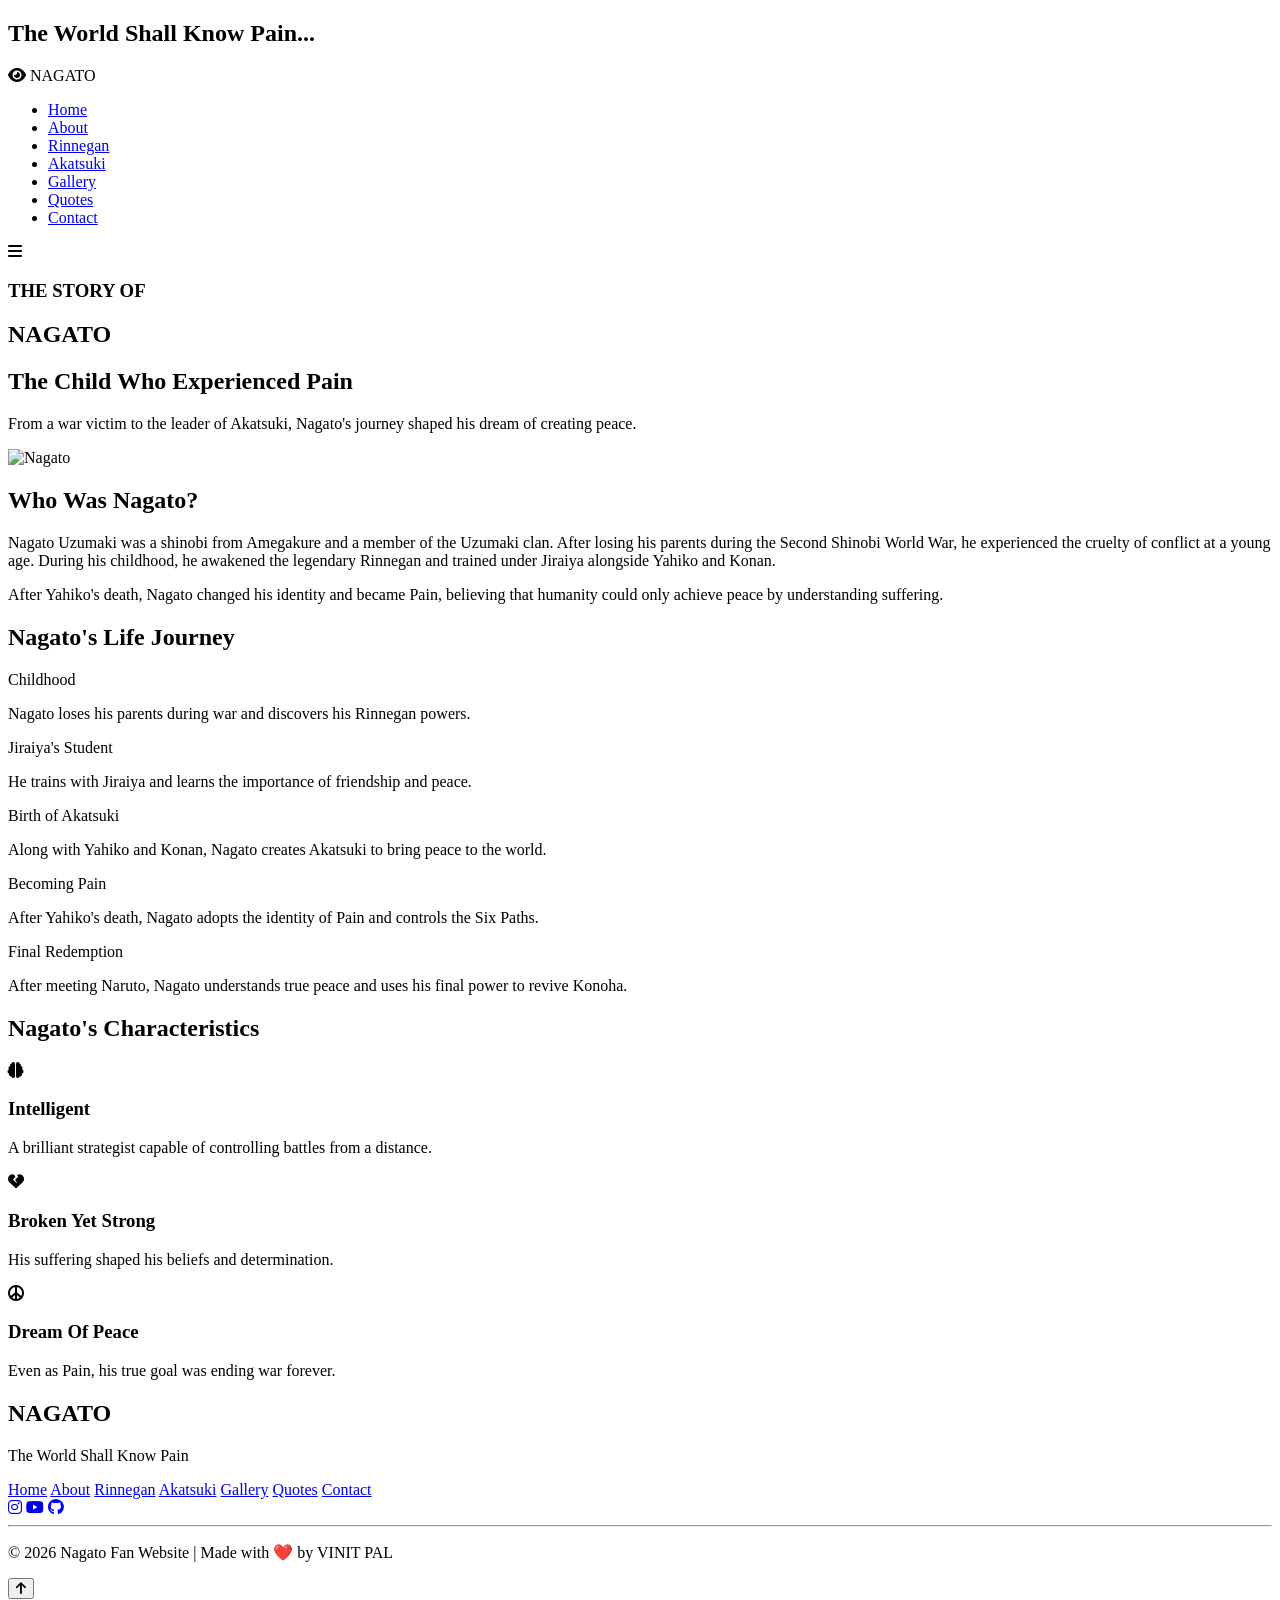
==== about.html @ 59eb29cf "Add files via upload" ====
<!DOCTYPE html>
<html lang="en">

<head>

<meta charset="UTF-8">
<meta name="viewport" content="width=device-width, initial-scale=1.0">

<title>About Nagato | Pain Story</title>

<link rel="stylesheet" href="css/style.css">

<link href="https://fonts.googleapis.com/css2?family=Poppins:wght@300;400;500;700;800&display=swap" rel="stylesheet">

<link rel="stylesheet"
href="https://cdnjs.cloudflare.com/ajax/libs/font-awesome/6.6.0/css/all.min.css">

</head>


<body>


<!-- Loader -->

<div id="loader">

<div class="spinner"></div>

<h2>The World Shall Know Pain...</h2>

</div>



<!-- Navbar -->

<header>

<nav class="navbar">


<div class="logo">

<i class="fa-solid fa-eye"></i>

<span>NAGATO</span>

</div>


<ul class="nav-links">

<li><a href="index.html">Home</a></li>

<li><a href="about.html" class="active">About</a></li>

<li><a href="rinnegan.html">Rinnegan</a></li>

<li><a href="akatsuki.html">Akatsuki</a></li>

<li><a href="gallery.html">Gallery</a></li>

<li><a href="quotes.html">Quotes</a></li>

<li><a href="contact.html">Contact</a></li>

</ul>


<div class="menu-btn">

<i class="fa-solid fa-bars"></i>

</div>


</nav>

</header>




<!-- Page Hero -->


<section class="hero about-hero">


<div class="overlay"></div>


<div class="hero-content">


<h3>THE STORY OF</h3>


<h1>NAGATO</h1>


<h2>The Child Who Experienced Pain</h2>


<p>

From a war victim to the leader of Akatsuki,
Nagato's journey shaped his dream of creating peace.

</p>


</div>


</section>





<!-- Biography -->


<section class="about">


<div class="about-image">


<img src="images/nagato-story.jpg" alt="Nagato">


</div>




<div class="about-text">


<h2>Who Was Nagato?</h2>


<p>

Nagato Uzumaki was a shinobi from Amegakure and a member
of the Uzumaki clan. After losing his parents during the
Second Shinobi World War, he experienced the cruelty of
conflict at a young age.

During his childhood, he awakened the legendary Rinnegan
and trained under Jiraiya alongside Yahiko and Konan.

</p>


<p>

After Yahiko's death, Nagato changed his identity and
became Pain, believing that humanity could only achieve
peace by understanding suffering.

</p>


</div>


</section>





<!-- Life Timeline -->


<section class="timeline">


<h2 class="section-title">

Nagato's Life Journey

</h2>



<div class="timeline-box">



<div class="timeline-item">


<span>Childhood</span>


<p>

Nagato loses his parents during war and discovers his
Rinnegan powers.

</p>


</div>





<div class="timeline-item">


<span>Jiraiya's Student</span>


<p>

He trains with Jiraiya and learns the importance of
friendship and peace.

</p>


</div>





<div class="timeline-item">


<span>Birth of Akatsuki</span>


<p>

Along with Yahiko and Konan, Nagato creates Akatsuki
to bring peace to the world.

</p>


</div>





<div class="timeline-item">


<span>Becoming Pain</span>


<p>

After Yahiko's death, Nagato adopts the identity of Pain
and controls the Six Paths.

</p>


</div>





<div class="timeline-item">


<span>Final Redemption</span>


<p>

After meeting Naruto, Nagato understands true peace and
uses his final power to revive Konoha.

</p>


</div>



</div>


</section>





<!-- Personality Section -->


<section class="powers">


<h2 class="section-title">

Nagato's Characteristics

</h2>



<div class="cards">



<div class="power-card">


<i class="fa-solid fa-brain"></i>


<h3>Intelligent</h3>


<p>

A brilliant strategist capable of controlling battles
from a distance.

</p>


</div>




<div class="power-card">


<i class="fa-solid fa-heart-crack"></i>


<h3>Broken Yet Strong</h3>


<p>

His suffering shaped his beliefs and determination.

</p>


</div>




<div class="power-card">


<i class="fa-solid fa-peace"></i>


<h3>Dream Of Peace</h3>


<p>

Even as Pain, his true goal was ending war forever.

</p>


</div>



</div>


</section>






<!-- Footer -->


<footer>


<div class="footer-content">


<div class="footer-logo">

<h2>NAGATO</h2>

<p>The World Shall Know Pain</p>

</div>



<div class="footer-links">

<a href="index.html">Home</a>

<a href="about.html">About</a>

<a href="rinnegan.html">Rinnegan</a>

<a href="akatsuki.html">Akatsuki</a>

<a href="gallery.html">Gallery</a>

<a href="quotes.html">Quotes</a>

<a href="contact.html">Contact</a>

</div>



<div class="footer-social">

<a href="#"><i class="fab fa-instagram"></i></a>

<a href="#"><i class="fab fa-youtube"></i></a>

<a href="#"><i class="fab fa-github"></i></a>

</div>


</div>



<hr>


<p class="copyright">

© 2026 Nagato Fan Website | Made with ❤️ by VINIT PAL

</p>


</footer>




<button id="topBtn">

<i class="fa-solid fa-arrow-up"></i>

</button>



<script src="js/script.js"></script>


</body>

</html>
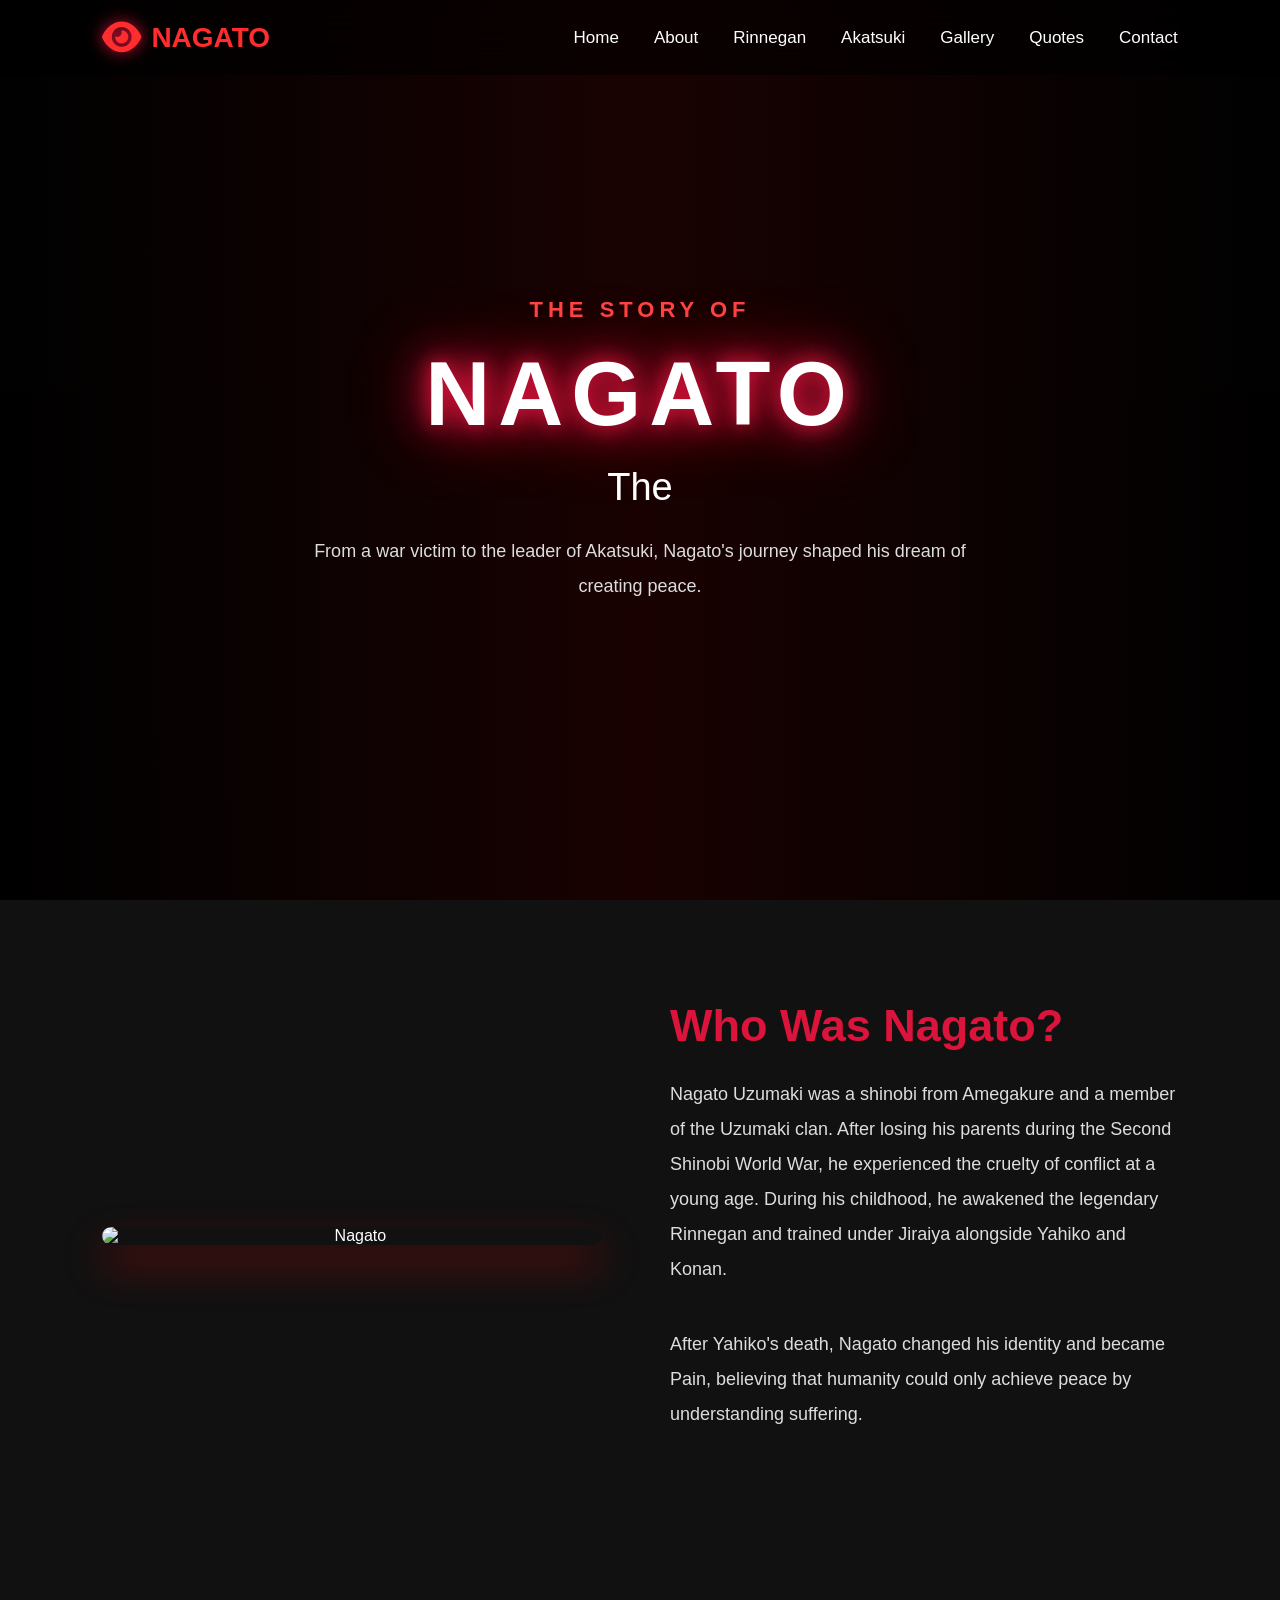
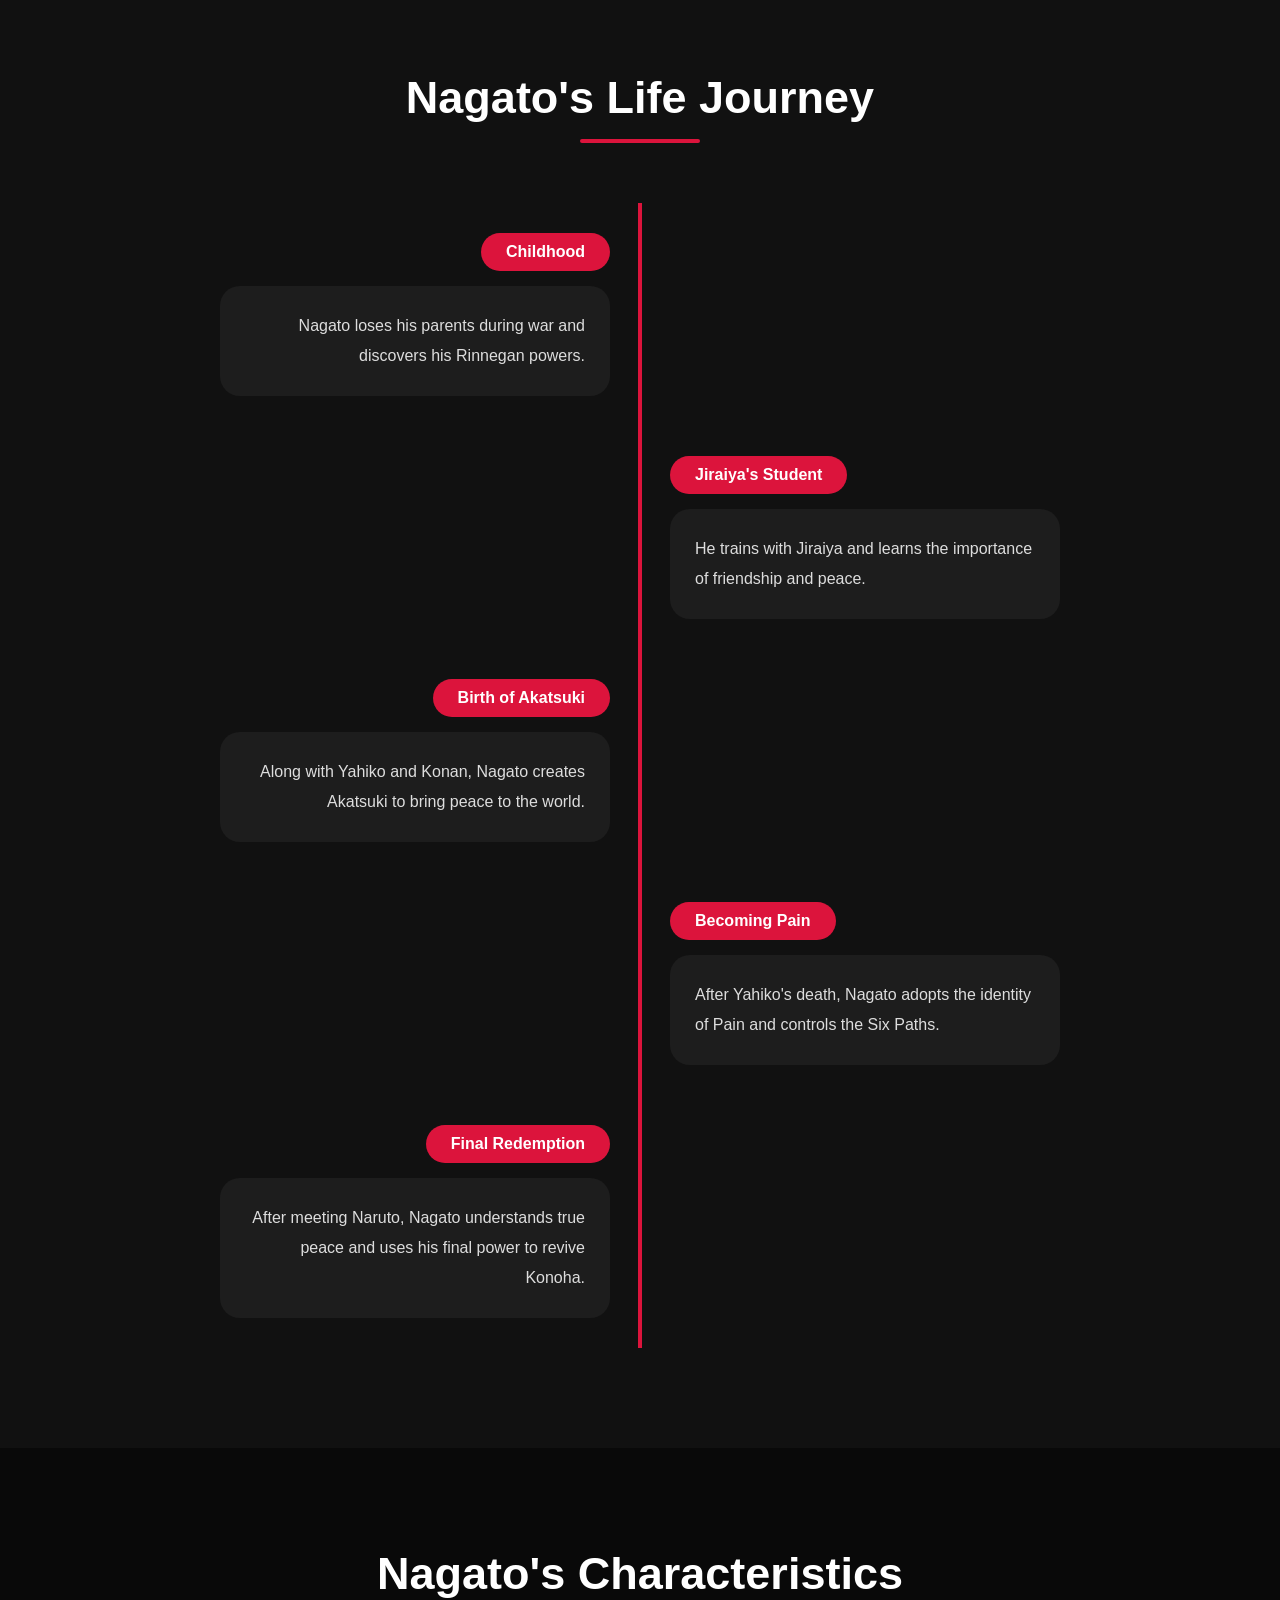
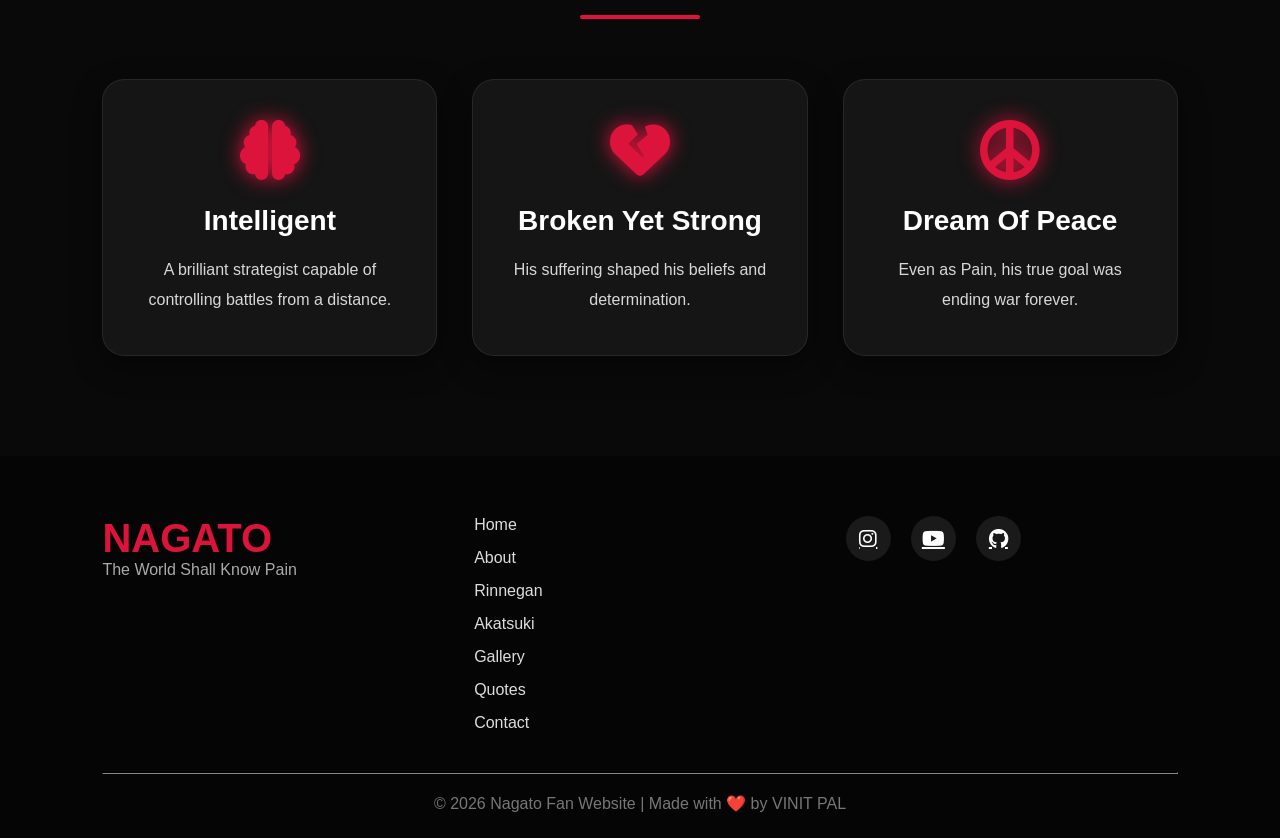
==== commit 28fdc7ec: "Fix HTML formatting and structure in about.html" ====
--- a/about.html
+++ b/about.html
@@ -8,7 +8,7 @@
 
 <title>About Nagato | Pain Story</title>
 
-<link rel="stylesheet" href="css/style.css">
+<link rel="stylesheet" href="style.css">
 
 <link href="https://fonts.googleapis.com/css2?family=Poppins:wght@300;400;500;700;800&display=swap" rel="stylesheet">
 
@@ -467,9 +467,9 @@
 
 
 
-<script src="js/script.js"></script>
+<script src="script.js"></script>
 
 
 </body>
 
-</html>+</html>
--- a/style.css
+++ b/style.css
@@ -0,0 +1,2020 @@
+/*==================================================
+                GOOGLE FONT
+==================================================*/
+
+@import url('https://fonts.googleapis.com/css2?family=Poppins:wght@300;400;500;600;700;800&display=swap');
+
+/*==================================================
+                RESET
+==================================================*/
+
+*{
+    margin:0;
+    padding:0;
+    box-sizing:border-box;
+    font-family:'Poppins',sans-serif;
+    scroll-behavior:smooth;
+}
+
+html{
+    scroll-behavior:smooth;
+}
+
+body{
+
+    background:#090909;
+    color:#ffffff;
+    overflow-x:hidden;
+
+}
+
+/*==================================================
+                SCROLLBAR
+==================================================*/
+
+::-webkit-scrollbar{
+    width:10px;
+}
+
+::-webkit-scrollbar-track{
+    background:#111;
+}
+
+::-webkit-scrollbar-thumb{
+    background:#d30000;
+    border-radius:20px;
+}
+
+::-webkit-scrollbar-thumb:hover{
+    background:#ff0000;
+}
+
+/*==================================================
+                LOADER
+==================================================*/
+
+#loader{
+
+    position:fixed;
+    top:0;
+    left:0;
+
+    width:100%;
+    height:100vh;
+
+    background:#000;
+
+    display:flex;
+    justify-content:center;
+    align-items:center;
+    flex-direction:column;
+
+    z-index:99999;
+
+}
+
+.spinner{
+
+    width:80px;
+    height:80px;
+
+    border:8px solid rgba(255,255,255,.1);
+
+    border-top:8px solid crimson;
+
+    border-radius:50%;
+
+    animation:spin 1s linear infinite;
+
+}
+
+#loader h2{
+
+    margin-top:30px;
+
+    color:#fff;
+
+    letter-spacing:3px;
+
+    text-shadow:0 0 20px crimson;
+
+}
+
+@keyframes spin{
+
+0%{
+transform:rotate(0deg);
+}
+
+100%{
+transform:rotate(360deg);
+}
+
+}
+
+/*==================================================
+                NAVBAR
+==================================================*/
+
+header{
+
+position:fixed;
+
+top:0;
+
+left:0;
+
+width:100%;
+
+z-index:999;
+
+}
+
+.navbar{
+
+display:flex;
+
+justify-content:space-between;
+
+align-items:center;
+
+padding:20px 8%;
+
+background:rgba(0,0,0,.55);
+
+backdrop-filter:blur(18px);
+
+transition:.4s;
+
+}
+
+.logo{
+
+display:flex;
+
+align-items:center;
+
+gap:10px;
+
+font-size:28px;
+
+font-weight:700;
+
+color:#ff2d2d;
+
+}
+
+.logo i{
+
+font-size:35px;
+
+text-shadow:0 0 15px crimson;
+
+}
+
+.nav-links{
+
+display:flex;
+
+list-style:none;
+
+gap:35px;
+
+}
+
+.nav-links a{
+
+color:white;
+
+text-decoration:none;
+
+font-size:17px;
+
+transition:.4s;
+
+position:relative;
+
+}
+
+.nav-links a::after{
+
+content:"";
+
+position:absolute;
+
+left:0;
+
+bottom:-7px;
+
+width:0%;
+
+height:3px;
+
+background:crimson;
+
+transition:.4s;
+
+}
+
+.nav-links a:hover::after{
+
+width:100%;
+
+}
+
+.nav-links a:hover{
+
+color:#ff3434;
+
+}
+
+.active{
+
+color:#ff2b2b !important;
+
+}
+
+.menu-btn{
+
+display:none;
+
+font-size:28px;
+
+cursor:pointer;
+
+color:white;
+
+}
+
+/*==================================================
+                HERO
+==================================================*/
+
+.hero{
+
+height:100vh;
+
+background:
+
+linear-gradient(rgba(0,0,0,.70),rgba(0,0,0,.75)),
+
+url("../images/hero.jpg");
+
+background-size:cover;
+
+background-position:center;
+
+display:flex;
+
+align-items:center;
+
+justify-content:center;
+
+text-align:center;
+
+position:relative;
+
+}
+
+.overlay{
+
+position:absolute;
+
+top:0;
+
+left:0;
+
+width:100%;
+
+height:100%;
+
+background:linear-gradient(
+
+to right,
+
+rgba(0,0,0,.8),
+
+rgba(60,0,0,.4),
+
+rgba(0,0,0,.8)
+
+);
+
+}
+
+.hero-content{
+
+position:relative;
+
+z-index:2;
+
+width:90%;
+
+max-width:900px;
+
+animation:fadeUp 1.5s ease;
+
+}
+
+.hero h3{
+
+font-size:22px;
+
+color:#ff4444;
+
+letter-spacing:5px;
+
+margin-bottom:20px;
+
+}
+
+.hero h1{
+
+font-size:90px;
+
+font-weight:800;
+
+letter-spacing:8px;
+
+text-shadow:
+
+0 0 20px crimson,
+
+0 0 40px crimson,
+
+0 0 70px crimson;
+
+margin-bottom:20px;
+
+}
+
+.hero h2{
+
+font-size:38px;
+
+font-weight:500;
+
+margin-bottom:25px;
+
+}
+
+.hero p{
+
+font-size:18px;
+
+line-height:35px;
+
+max-width:700px;
+
+margin:auto;
+
+color:#dddddd;
+
+}
+
+/*==================================================
+                BUTTONS
+==================================================*/
+
+.hero-buttons{
+
+margin-top:45px;
+
+display:flex;
+
+justify-content:center;
+
+gap:25px;
+
+flex-wrap:wrap;
+
+}
+
+.btn{
+
+display:inline-block;
+
+padding:15px 45px;
+
+border-radius:50px;
+
+background:linear-gradient(
+
+45deg,
+
+#ff0000,
+
+#8b0000
+
+);
+
+color:white;
+
+text-decoration:none;
+
+font-size:18px;
+
+font-weight:600;
+
+transition:.4s;
+
+box-shadow:
+
+0 10px 25px rgba(255,0,0,.4);
+
+}
+
+.btn:hover{
+
+transform:translateY(-6px);
+
+box-shadow:
+
+0 20px 40px rgba(255,0,0,.6);
+
+}
+
+.btn-outline{
+
+background:transparent;
+
+border:2px solid crimson;
+
+}
+
+.btn-outline:hover{
+
+background:crimson;
+
+}
+
+/*==================================================
+                SECTION TITLE
+==================================================*/
+
+.section-title{
+
+font-size:45px;
+
+text-align:center;
+
+margin-bottom:60px;
+
+color:white;
+
+position:relative;
+
+}
+
+.section-title::after{
+
+content:"";
+
+display:block;
+
+width:120px;
+
+height:4px;
+
+background:crimson;
+
+margin:15px auto;
+
+border-radius:10px;
+
+}
+
+/*==================================================
+                ANIMATION
+==================================================*/
+
+@keyframes fadeUp{
+
+0%{
+
+opacity:0;
+
+transform:translateY(60px);
+
+}
+
+100%{
+
+opacity:1;
+
+transform:translateY(0);
+
+}
+
+}
+/*==================================================
+                    STATS SECTION
+==================================================*/
+
+.stats{
+
+    width:100%;
+
+    display:grid;
+
+    grid-template-columns:repeat(auto-fit,minmax(220px,1fr));
+
+    gap:30px;
+
+    padding:90px 8%;
+
+    background:#0d0d0d;
+
+}
+
+.stat-box{
+
+    background:rgba(255,255,255,.05);
+
+    border:1px solid rgba(255,0,0,.2);
+
+    backdrop-filter:blur(15px);
+
+    border-radius:20px;
+
+    padding:40px 25px;
+
+    text-align:center;
+
+    transition:.4s;
+
+    box-shadow:0 10px 30px rgba(0,0,0,.4);
+
+}
+
+.stat-box:hover{
+
+    transform:translateY(-10px);
+
+    box-shadow:0 15px 35px rgba(255,0,0,.4);
+
+    border-color:crimson;
+
+}
+
+.stat-box h1{
+
+    font-size:60px;
+
+    color:crimson;
+
+    margin-bottom:15px;
+
+    text-shadow:0 0 20px crimson;
+
+}
+
+.stat-box p{
+
+    font-size:18px;
+
+    color:#dddddd;
+
+}
+
+
+/*==================================================
+                    ABOUT SECTION
+==================================================*/
+
+.about{
+
+    display:grid;
+
+    grid-template-columns:repeat(auto-fit,minmax(350px,1fr));
+
+    align-items:center;
+
+    gap:60px;
+
+    padding:100px 8%;
+
+    background:#111;
+
+}
+
+.about-image{
+
+    text-align:center;
+
+}
+
+.about-image img{
+
+    width:100%;
+
+    max-width:500px;
+
+    border-radius:25px;
+
+    transition:.5s;
+
+    box-shadow:0 20px 40px rgba(255,0,0,.35);
+
+}
+
+.about-image img:hover{
+
+    transform:scale(1.05);
+
+}
+
+.about-text h2{
+
+    font-size:45px;
+
+    margin-bottom:25px;
+
+    color:crimson;
+
+}
+
+.about-text p{
+
+    font-size:18px;
+
+    line-height:35px;
+
+    color:#dddddd;
+
+    margin-bottom:40px;
+
+}
+
+
+/*==================================================
+                INFORMATION GRID
+==================================================*/
+
+.info-grid{
+
+    display:grid;
+
+    grid-template-columns:repeat(2,1fr);
+
+    gap:20px;
+
+}
+
+.info-card{
+
+    background:rgba(255,255,255,.05);
+
+    border-radius:18px;
+
+    padding:25px;
+
+    border:1px solid rgba(255,255,255,.08);
+
+    transition:.4s;
+
+}
+
+.info-card:hover{
+
+    transform:translateY(-8px);
+
+    background:rgba(255,0,0,.12);
+
+    border-color:crimson;
+
+}
+
+.info-card h3{
+
+    color:crimson;
+
+    margin-bottom:10px;
+
+    font-size:22px;
+
+}
+
+.info-card p{
+
+    color:#eeeeee;
+
+    font-size:17px;
+
+    margin:0;
+
+}
+
+
+/*==================================================
+                POWERS SECTION
+==================================================*/
+
+.powers{
+
+    padding:100px 8%;
+
+    background:#090909;
+
+}
+
+.cards{
+
+    display:grid;
+
+    grid-template-columns:repeat(auto-fit,minmax(260px,1fr));
+
+    gap:35px;
+
+}
+
+.power-card{
+
+    background:rgba(255,255,255,.05);
+
+    border-radius:22px;
+
+    padding:40px 30px;
+
+    text-align:center;
+
+    transition:.45s;
+
+    border:1px solid rgba(255,255,255,.08);
+
+    box-shadow:0 10px 30px rgba(0,0,0,.45);
+
+}
+
+.power-card:hover{
+
+    transform:translateY(-12px);
+
+    border-color:crimson;
+
+    box-shadow:0 20px 45px rgba(255,0,0,.35);
+
+}
+
+.power-card i{
+
+    font-size:60px;
+
+    color:crimson;
+
+    margin-bottom:25px;
+
+    text-shadow:0 0 20px crimson;
+
+}
+
+.power-card h3{
+
+    font-size:28px;
+
+    margin-bottom:18px;
+
+}
+
+.power-card p{
+
+    color:#d8d8d8;
+
+    line-height:30px;
+
+}
+
+
+/*==================================================
+                SIX PATHS
+==================================================*/
+
+.paths{
+
+    padding:100px 8%;
+
+    background:#111;
+
+}
+
+.path-grid{
+
+    display:grid;
+
+    grid-template-columns:repeat(auto-fit,minmax(260px,1fr));
+
+    gap:30px;
+
+}
+
+.path-card{
+
+    background:linear-gradient(145deg,#181818,#0b0b0b);
+
+    border-radius:20px;
+
+    padding:35px;
+
+    text-align:center;
+
+    transition:.45s;
+
+    border:1px solid rgba(255,255,255,.06);
+
+    position:relative;
+
+    overflow:hidden;
+
+}
+
+.path-card::before{
+
+    content:"";
+
+    position:absolute;
+
+    top:0;
+
+    left:-100%;
+
+    width:100%;
+
+    height:100%;
+
+    background:linear-gradient(
+
+        90deg,
+
+        transparent,
+
+        rgba(255,0,0,.25),
+
+        transparent
+
+    );
+
+    transition:.6s;
+
+}
+
+.path-card:hover::before{
+
+    left:100%;
+
+}
+
+.path-card:hover{
+
+    transform:translateY(-10px);
+
+    border-color:crimson;
+
+    box-shadow:0 20px 40px rgba(255,0,0,.35);
+
+}
+
+.path-card h3{
+
+    font-size:28px;
+
+    color:crimson;
+
+    margin-bottom:18px;
+
+}
+
+.path-card p{
+
+    color:#dddddd;
+
+    line-height:30px;
+
+}
+
+
+/*==================================================
+            COMMON IMAGE EFFECTS
+==================================================*/
+
+img{
+
+    max-width:100%;
+
+    display:block;
+
+}
+
+img:hover{
+
+    filter:brightness(110%);
+
+}
+
+
+/*==================================================
+            SPACING UTILITIES
+==================================================*/
+
+section{
+
+    position:relative;
+
+}
+
+.container{
+
+    width:90%;
+
+    max-width:1200px;
+
+    margin:auto;
+
+}
+/*==================================================
+                VIDEO SECTION
+==================================================*/
+
+.video-section{
+
+    padding:100px 8%;
+
+    background:#090909;
+
+    text-align:center;
+
+}
+
+.video-container{
+
+    max-width:900px;
+
+    margin:auto;
+
+    padding:20px;
+
+    background:rgba(255,255,255,.05);
+
+    border-radius:25px;
+
+    border:1px solid rgba(255,0,0,.25);
+
+    box-shadow:0 20px 50px rgba(0,0,0,.5);
+
+}
+
+.video-container video{
+
+    width:100%;
+
+    border-radius:20px;
+
+    outline:none;
+
+    box-shadow:0 0 30px rgba(255,0,0,.35);
+
+}
+
+
+/*==================================================
+                GALLERY SECTION
+==================================================*/
+
+.gallery-preview{
+
+    padding:100px 8%;
+
+    background:#111;
+
+    text-align:center;
+
+}
+
+.gallery-grid{
+
+    display:grid;
+
+    grid-template-columns:repeat(auto-fit,minmax(250px,1fr));
+
+    gap:25px;
+
+    margin-bottom:50px;
+
+}
+
+.gallery-grid img{
+
+    width:100%;
+
+    height:280px;
+
+    object-fit:cover;
+
+    border-radius:20px;
+
+    transition:.5s;
+
+    cursor:pointer;
+
+    box-shadow:0 15px 30px rgba(0,0,0,.5);
+
+}
+
+.gallery-grid img:hover{
+
+    transform:scale(1.06);
+
+    box-shadow:0 20px 40px rgba(255,0,0,.5);
+
+}
+
+.gallery-btn{
+
+    margin-top:20px;
+
+}
+
+
+/*==================================================
+                QUOTES SECTION
+==================================================*/
+
+.quotes{
+
+    padding:100px 8%;
+
+    background:#090909;
+
+}
+
+.quote-container{
+
+    display:grid;
+
+    grid-template-columns:repeat(auto-fit,minmax(280px,1fr));
+
+    gap:30px;
+
+}
+
+.quote-card{
+
+    background:rgba(255,255,255,.05);
+
+    padding:40px;
+
+    border-radius:25px;
+
+    text-align:center;
+
+    border-left:4px solid crimson;
+
+    transition:.4s;
+
+}
+
+.quote-card:hover{
+
+    transform:translateY(-10px);
+
+    background:rgba(255,0,0,.12);
+
+}
+
+.quote-card i{
+
+    font-size:45px;
+
+    color:crimson;
+
+    margin-bottom:25px;
+
+}
+
+.quote-card p{
+
+    font-size:18px;
+
+    line-height:32px;
+
+    font-style:italic;
+
+    color:#eee;
+
+}
+
+
+/*==================================================
+                TIMELINE SECTION
+==================================================*/
+
+.timeline{
+
+    padding:100px 8%;
+
+    background:#111;
+
+}
+
+.timeline-box{
+
+    max-width:900px;
+
+    margin:auto;
+
+    position:relative;
+
+}
+
+.timeline-box::before{
+
+    content:"";
+
+    position:absolute;
+
+    left:50%;
+
+    top:0;
+
+    transform:translateX(-50%);
+
+    width:4px;
+
+    height:100%;
+
+    background:crimson;
+
+}
+
+.timeline-item{
+
+    width:50%;
+
+    padding:30px;
+
+    position:relative;
+
+}
+
+.timeline-item:nth-child(odd){
+
+    left:0;
+
+    text-align:right;
+
+}
+
+.timeline-item:nth-child(even){
+
+    left:50%;
+
+}
+
+.timeline-item span{
+
+    display:inline-block;
+
+    padding:10px 25px;
+
+    border-radius:30px;
+
+    background:crimson;
+
+    color:white;
+
+    font-weight:600;
+
+    margin-bottom:15px;
+
+}
+
+.timeline-item p{
+
+    background:rgba(255,255,255,.05);
+
+    padding:25px;
+
+    border-radius:20px;
+
+    line-height:30px;
+
+    color:#ddd;
+
+}
+
+
+/*==================================================
+                CONTACT CTA
+==================================================*/
+
+.contact-home{
+
+    padding:100px 8%;
+
+    background:
+
+    linear-gradient(
+
+    135deg,
+
+    #300000,
+
+    #050505
+
+    );
+
+}
+
+.contact-card{
+
+    max-width:900px;
+
+    margin:auto;
+
+    text-align:center;
+
+    padding:60px 40px;
+
+    border-radius:30px;
+
+    background:rgba(0,0,0,.5);
+
+    backdrop-filter:blur(15px);
+
+}
+
+.contact-card h2{
+
+    font-size:45px;
+
+    margin-bottom:20px;
+
+}
+
+.contact-card p{
+
+    color:#ddd;
+
+    font-size:18px;
+
+    margin-bottom:35px;
+
+}
+
+
+/*==================================================
+                FOOTER
+==================================================*/
+
+footer{
+
+    background:#050505;
+
+    padding:60px 8% 25px;
+
+}
+
+.footer-content{
+
+    display:grid;
+
+    grid-template-columns:repeat(auto-fit,minmax(250px,1fr));
+
+    gap:40px;
+
+}
+
+.footer-logo h2{
+
+    font-size:40px;
+
+    color:crimson;
+
+}
+
+.footer-logo p{
+
+    color:#aaa;
+
+}
+
+.footer-links{
+
+    display:flex;
+
+    flex-direction:column;
+
+    gap:15px;
+
+}
+
+.footer-links a{
+
+    color:#ddd;
+
+    text-decoration:none;
+
+    transition:.3s;
+
+}
+
+.footer-links a:hover{
+
+    color:crimson;
+
+    padding-left:10px;
+
+}
+
+.footer-social{
+
+    display:flex;
+
+    gap:20px;
+
+}
+
+.footer-social a{
+
+    width:45px;
+
+    height:45px;
+
+    display:flex;
+
+    align-items:center;
+
+    justify-content:center;
+
+    background:#1a1a1a;
+
+    border-radius:50%;
+
+    color:white;
+
+    font-size:20px;
+
+    transition:.4s;
+
+}
+
+.footer-social a:hover{
+
+    background:crimson;
+
+    transform:translateY(-8px);
+
+}
+
+footer hr{
+
+    margin:40px 0 20px;
+
+    border-color:#333;
+
+}
+
+.copyright{
+
+    text-align:center;
+
+    color:#777;
+
+}
+
+
+/*==================================================
+                BACK TO TOP
+==================================================*/
+
+#topBtn{
+
+    position:fixed;
+
+    right:30px;
+
+    bottom:30px;
+
+    width:50px;
+
+    height:50px;
+
+    border:none;
+
+    border-radius:50%;
+
+    background:crimson;
+
+    color:white;
+
+    font-size:20px;
+
+    cursor:pointer;
+
+    display:none;
+
+    z-index:1000;
+
+    transition:.4s;
+
+}
+
+#topBtn:hover{
+
+    background:white;
+
+    color:crimson;
+
+}
+
+
+/*==================================================
+                RESPONSIVE DESIGN
+==================================================*/
+
+
+@media(max-width:1000px){
+
+
+.nav-links{
+
+    position:fixed;
+
+    top:80px;
+
+    right:-100%;
+
+    width:280px;
+
+    height:calc(100vh - 80px);
+
+    background:#090909;
+
+    flex-direction:column;
+
+    align-items:center;
+
+    padding-top:50px;
+
+    transition:.5s;
+
+}
+
+
+.nav-links.active{
+
+    right:0;
+
+}
+
+
+.menu-btn{
+
+    display:block;
+
+}
+
+
+.hero h1{
+
+    font-size:65px;
+
+}
+
+
+.hero h2{
+
+    font-size:30px;
+
+}
+
+
+.timeline-box::before{
+
+    left:20px;
+
+}
+
+
+.timeline-item,
+.timeline-item:nth-child(even),
+.timeline-item:nth-child(odd){
+
+    width:100%;
+
+    left:0;
+
+    text-align:left;
+
+    padding-left:60px;
+
+}
+
+
+}
+
+
+@media(max-width:600px){
+
+
+.navbar{
+
+    padding:20px 5%;
+
+}
+
+
+.logo{
+
+    font-size:22px;
+
+}
+
+
+.hero h1{
+
+    font-size:45px;
+
+    letter-spacing:3px;
+
+}
+
+
+.hero h2{
+
+    font-size:23px;
+
+}
+
+
+.hero p{
+
+    font-size:15px;
+
+}
+
+
+.section-title{
+
+    font-size:32px;
+
+}
+
+
+.info-grid{
+
+    grid-template-columns:1fr;
+
+}
+
+
+.about-text h2{
+
+    font-size:35px;
+
+}
+
+
+.btn{
+
+    padding:12px 30px;
+
+    font-size:15px;
+
+}
+
+
+.gallery-grid img{
+
+    height:220px;
+
+}
+
+
+.contact-card h2{
+
+    font-size:32px;
+
+}
+
+
+}
+/* Image Popup */
+
+.image-popup{
+
+position:fixed;
+
+top:0;
+left:0;
+
+width:100%;
+height:100vh;
+
+background:rgba(0,0,0,.9);
+
+display:flex;
+
+align-items:center;
+
+justify-content:center;
+
+z-index:9999;
+
+}
+
+
+.image-popup img{
+
+max-width:90%;
+
+max-height:90%;
+
+border-radius:20px;
+
+box-shadow:0 0 50px crimson;
+
+}
+
+
+
+/* Ripple */
+
+.btn{
+
+position:relative;
+
+overflow:hidden;
+
+}
+
+
+.ripple{
+
+position:absolute;
+
+width:20px;
+
+height:20px;
+
+background:white;
+
+border-radius:50%;
+
+transform:scale(0);
+
+animation:ripple .6s linear;
+
+}
+
+
+
+@keyframes ripple{
+
+to{
+
+transform:scale(20);
+
+opacity:0;
+
+}
+
+}
+/* Gallery Filter */
+
+.gallery-filter{
+
+display:flex;
+
+justify-content:center;
+
+gap:20px;
+
+flex-wrap:wrap;
+
+margin-bottom:50px;
+
+}
+
+
+.filter-btn{
+
+padding:12px 30px;
+
+border:none;
+
+border-radius:30px;
+
+background:#222;
+
+color:white;
+
+cursor:pointer;
+
+transition:.3s;
+
+}
+
+
+.filter-btn:hover,
+.filter-btn.active{
+
+background:crimson;
+
+}
+
+
+/* Gallery Cards */
+
+.gallery-item{
+
+position:relative;
+
+overflow:hidden;
+
+border-radius:20px;
+
+}
+
+
+.gallery-overlay{
+
+position:absolute;
+
+bottom:-100%;
+
+left:0;
+
+width:100%;
+
+padding:25px;
+
+background:linear-gradient(
+transparent,
+rgba(0,0,0,.9)
+);
+
+transition:.5s;
+
+}
+
+
+.gallery-item:hover .gallery-overlay{
+
+bottom:0;
+
+}
+
+
+.gallery-overlay h3{
+
+color:crimson;
+
+font-size:25px;
+
+}
+
+
+.gallery-overlay p{
+
+color:white;
+
+}
+/*==================================================
+              CONTACT PAGE
+==================================================*/
+
+
+.contact-page{
+
+padding:100px 8%;
+
+background:#090909;
+
+}
+
+
+.contact-container{
+
+display:grid;
+
+grid-template-columns:repeat(auto-fit,minmax(350px,1fr));
+
+gap:50px;
+
+max-width:1200px;
+
+margin:auto;
+
+}
+
+
+.contact-info,
+.contact-form{
+
+background:rgba(255,255,255,.05);
+
+padding:45px;
+
+border-radius:25px;
+
+border:1px solid rgba(255,0,0,.2);
+
+backdrop-filter:blur(15px);
+
+}
+
+
+.contact-info h2,
+.contact-form h2{
+
+font-size:35px;
+
+color:crimson;
+
+margin-bottom:25px;
+
+}
+
+
+.contact-info p{
+
+color:#ddd;
+
+line-height:30px;
+
+}
+
+
+
+.contact-item{
+
+display:flex;
+
+align-items:center;
+
+gap:20px;
+
+margin-top:30px;
+
+}
+
+
+
+.contact-item i{
+
+width:55px;
+
+height:55px;
+
+display:flex;
+
+align-items:center;
+
+justify-content:center;
+
+background:crimson;
+
+border-radius:50%;
+
+font-size:22px;
+
+}
+
+
+
+.contact-item h3{
+
+color:white;
+
+}
+
+
+
+.social-big{
+
+display:flex;
+
+gap:15px;
+
+margin-top:40px;
+
+}
+
+
+
+.social-big a{
+
+width:45px;
+
+height:45px;
+
+border-radius:50%;
+
+display:flex;
+
+align-items:center;
+
+justify-content:center;
+
+background:#222;
+
+color:white;
+
+font-size:20px;
+
+transition:.3s;
+
+}
+
+
+
+.social-big a:hover{
+
+background:crimson;
+
+transform:translateY(-8px);
+
+}
+
+
+
+/* Form */
+
+
+.input-box{
+
+position:relative;
+
+margin-bottom:30px;
+
+}
+
+
+
+.input-box input,
+.input-box textarea{
+
+width:100%;
+
+padding:15px;
+
+background:transparent;
+
+border:1px solid #555;
+
+border-radius:10px;
+
+color:white;
+
+font-size:16px;
+
+outline:none;
+
+}
+
+
+
+.input-box textarea{
+
+height:140px;
+
+resize:none;
+
+}
+
+
+
+.input-box label{
+
+position:absolute;
+
+left:15px;
+
+top:15px;
+
+color:#aaa;
+
+transition:.3s;
+
+pointer-events:none;
+
+}
+
+
+
+.input-box input:focus ~ label,
+.input-box input:valid ~ label,
+.input-box textarea:focus ~ label,
+.input-box textarea:valid ~ label{
+
+top:-12px;
+
+background:#090909;
+
+padding:0 10px;
+
+color:crimson;
+
+font-size:13px;
+
+}
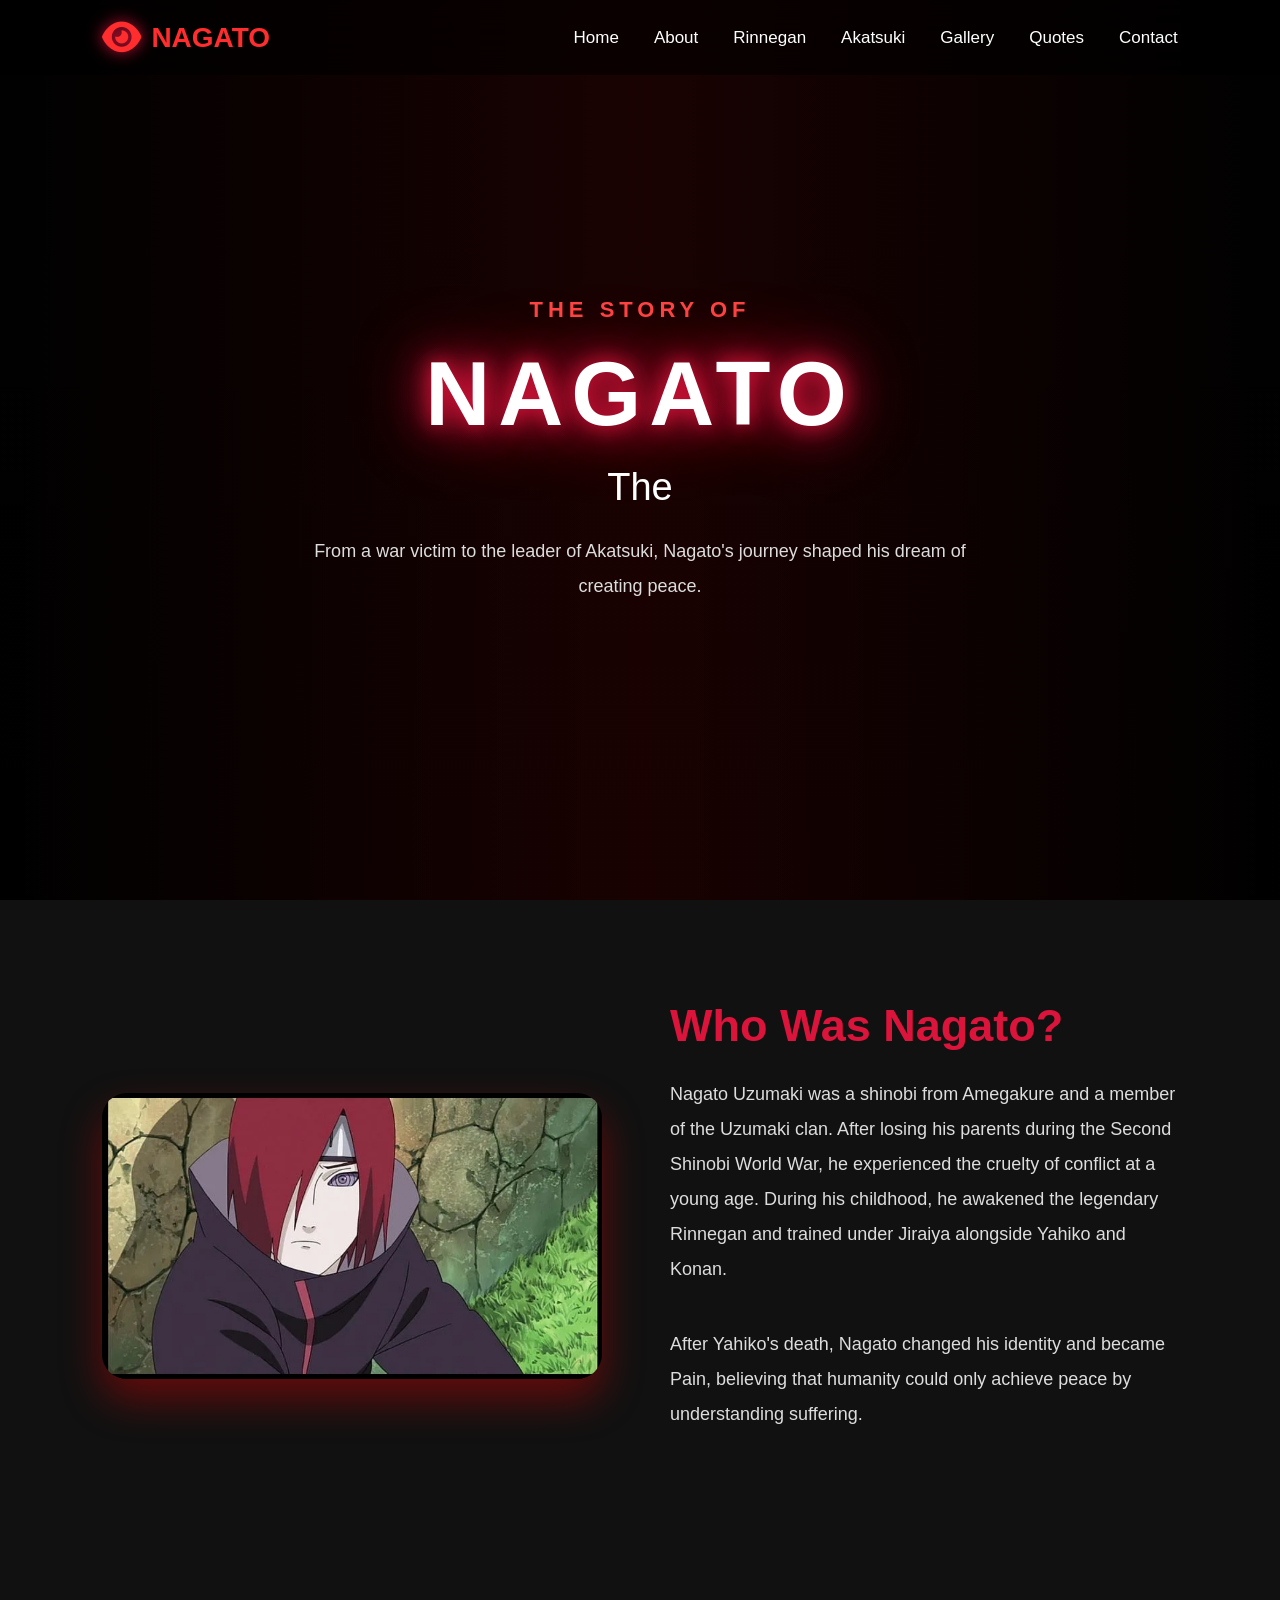
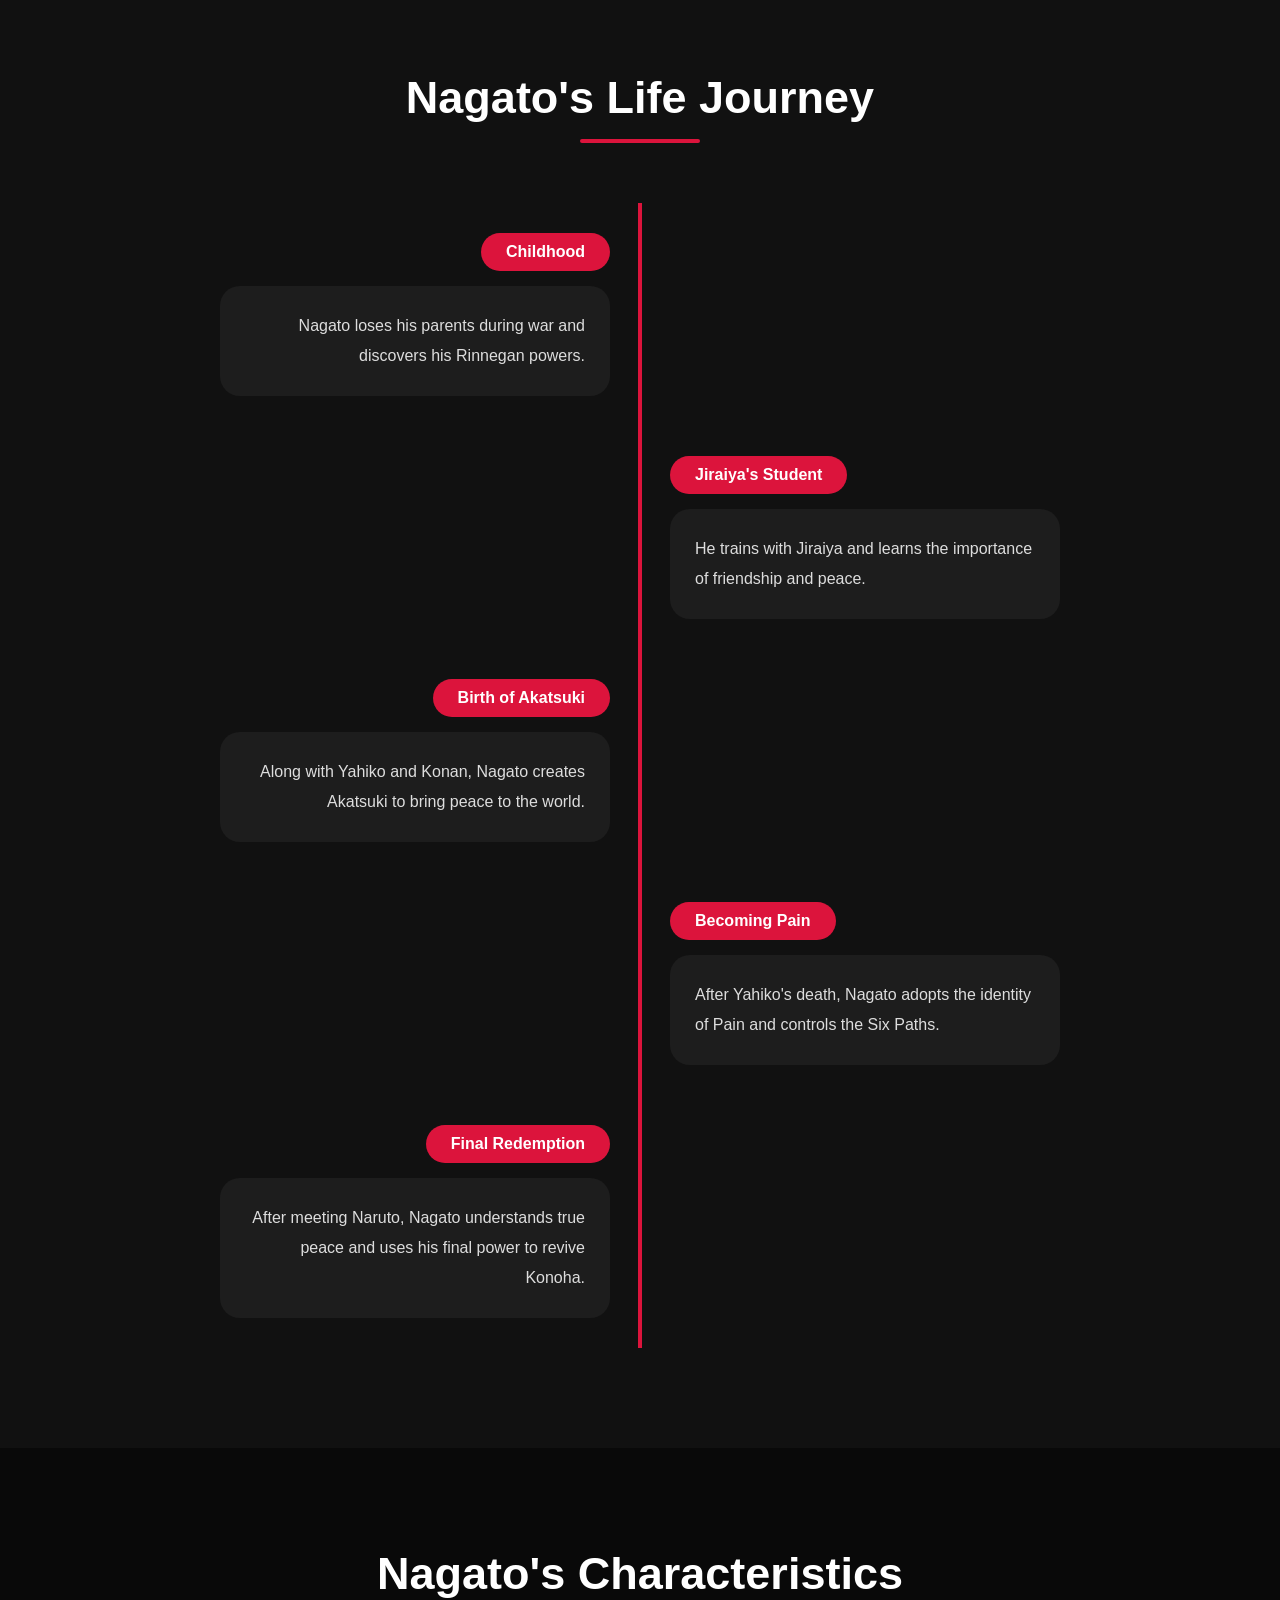
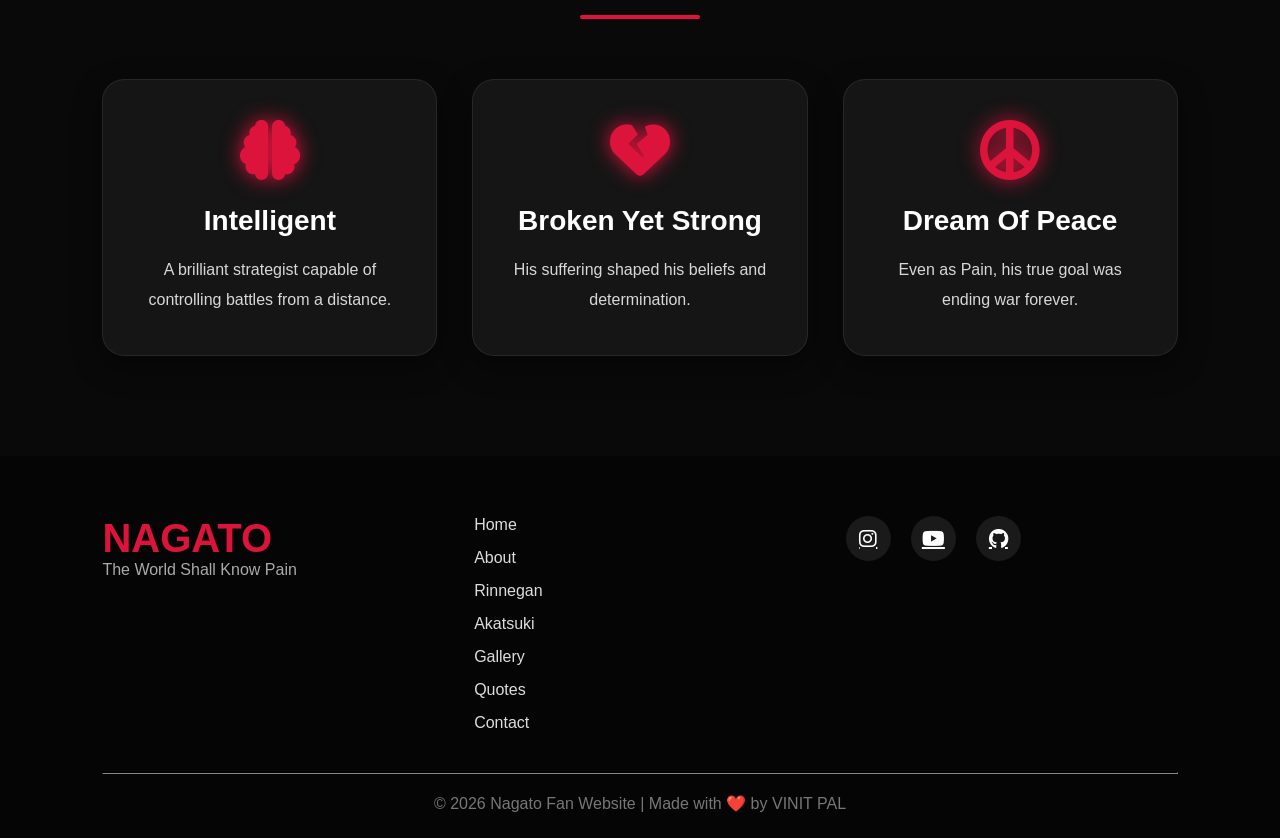
==== commit 9864209d: "Fix HTML formatting and update Nagato image" ====
--- a/about.html
+++ b/about.html
@@ -129,7 +129,7 @@
 <div class="about-image">
 
 
-<img src="images/nagato-story.jpg" alt="Nagato">
+<img src="images/nagato.jpeg" alt="Nagato">
 
 
 </div>
